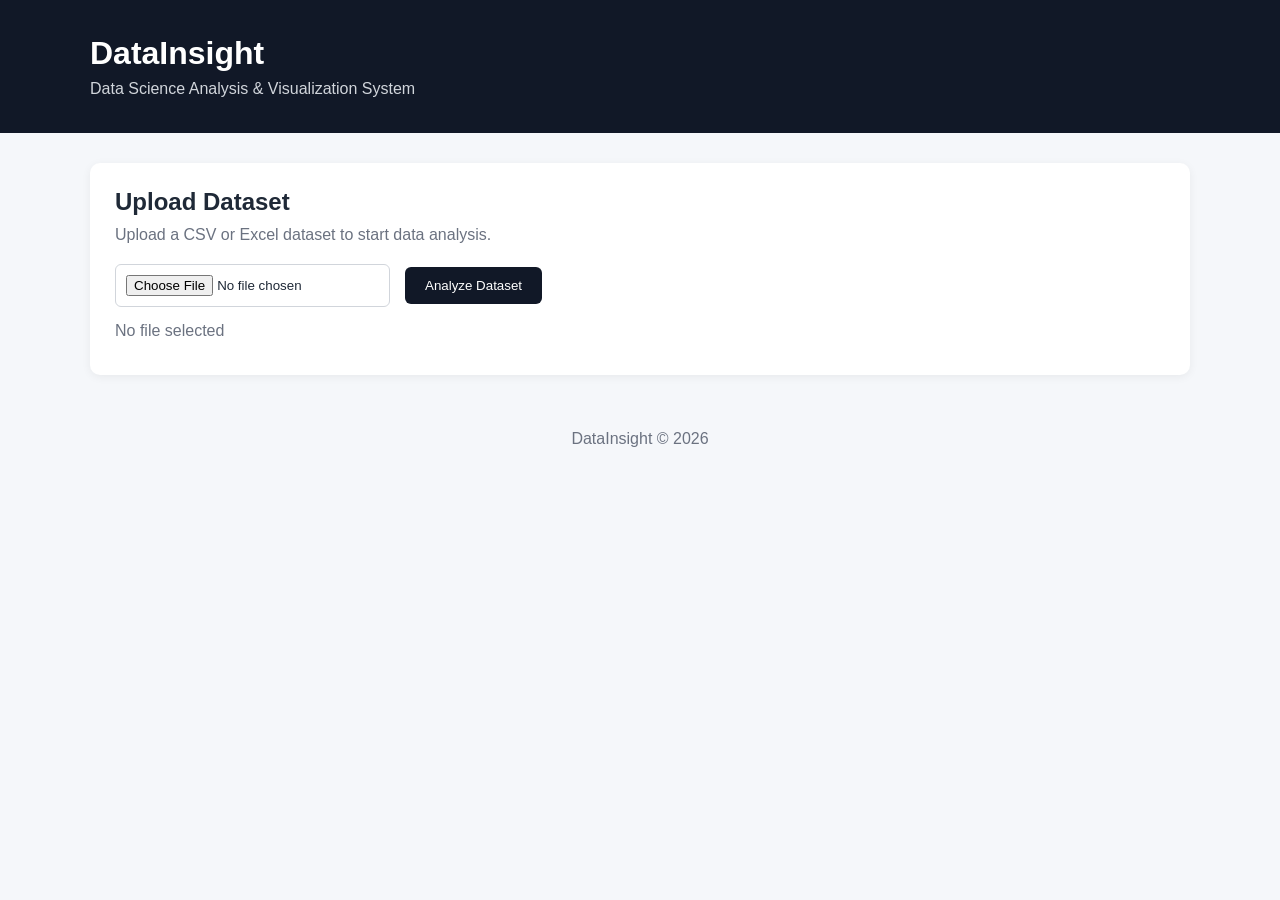
==== frontend/index.html @ 1f36a381 "Initial DataInsight project setup" ====
<!DOCTYPE html>
<html lang="en">

<head>
    <meta charset="UTF-8">
    <meta name="viewport" content="width=device-width, initial-scale=1.0">

    <title>DataInsight</title>

    <link rel="stylesheet" href="css/style.css">
</head>

<body>

    <header class="header">
        <div class="container">
            <h1>DataInsight</h1>
            <p>Data Science Analysis & Visualization System</p>
        </div>
    </header>


    <main class="container">

        <!-- Upload Section -->
        <section class="card upload-section">

            <h2>Upload Dataset</h2>

            <p class="description">
                Upload a CSV or Excel dataset to start data analysis.
            </p>

            <div class="upload-box">

                <input type="file" id="datasetFile" accept=".csv,.xlsx,.xls">

                <button id="analyzeBtn">
                    Analyze Dataset
                </button>

            </div>

            <p id="fileName" class="file-name">
                No file selected
            </p>

            <p id="statusMessage" class="status"></p>

        </section>


        <!-- Dataset Overview -->
        <section id="overviewSection" class="card hidden">

            <h2>Dataset Overview</h2>

            <div class="stats-grid">

                <div class="stat-card">
                    <span>Rows</span>
                    <strong id="rowsCount">0</strong>
                </div>

                <div class="stat-card">
                    <span>Columns</span>
                    <strong id="columnsCount">0</strong>
                </div>

                <div class="stat-card">
                    <span>Duplicate Rows</span>
                    <strong id="duplicateCount">0</strong>
                </div>

                <div class="stat-card">
                    <span>Missing Values</span>
                    <strong id="missingCount">0</strong>
                </div>

            </div>

        </section>


        <!-- Dataset Information -->
        <section id="infoSection" class="card hidden">

            <h2>Dataset Information</h2>

            <div class="table-wrapper">

                <table>

                    <thead>
                        <tr>
                            <th>Column</th>
                            <th>Data Type</th>
                            <th>Missing Values</th>
                        </tr>
                    </thead>

                    <tbody id="columnTableBody">
                    </tbody>

                </table>

            </div>

        </section>


        <!-- Dataset Preview -->
        <section id="previewSection" class="card hidden">

            <h2>Dataset Preview</h2>

            <div class="table-wrapper">

                <table id="previewTable">

                    <thead id="previewHead"></thead>

                    <tbody id="previewBody"></tbody>

                </table>

            </div>

        </section>

    </main>


    <footer>
        <p>DataInsight © 2026</p>
    </footer>


    <script src="js/app.js"></script>

</body>

</html>
---- frontend/css/style.css ----
* {
    margin: 0;
    padding: 0;
    box-sizing: border-box;
}


body {
    font-family: Arial, sans-serif;
    background: #f5f7fa;
    color: #1f2937;
}


.container {
    width: 90%;
    max-width: 1100px;
    margin: auto;
}


.header {
    background: #111827;
    color: white;
    padding: 35px 0;
    margin-bottom: 30px;
}


.header h1 {
    font-size: 32px;
    margin-bottom: 8px;
}


.header p {
    color: #d1d5db;
}


.card {
    background: white;
    padding: 25px;
    margin-bottom: 25px;
    border-radius: 10px;
    box-shadow: 0 2px 10px rgba(0, 0, 0, 0.06);
}


.card h2 {
    margin-bottom: 10px;
}


.description {
    color: #6b7280;
    margin-bottom: 20px;
}


.upload-box {
    display: flex;
    gap: 15px;
    align-items: center;
    flex-wrap: wrap;
}


input[type="file"] {
    padding: 10px;
    border: 1px solid #d1d5db;
    border-radius: 6px;
}


button {
    background: #111827;
    color: white;
    border: none;
    padding: 11px 20px;
    border-radius: 6px;
    cursor: pointer;
}


button:hover {
    background: #374151;
}


.file-name {
    margin-top: 15px;
    color: #6b7280;
}


.status {
    margin-top: 10px;
    font-weight: bold;
}


.stats-grid {
    display: grid;
    grid-template-columns: repeat(4, 1fr);
    gap: 15px;
    margin-top: 20px;
}


.stat-card {
    background: #f3f4f6;
    padding: 20px;
    border-radius: 8px;
}


.stat-card span {
    display: block;
    color: #6b7280;
    margin-bottom: 8px;
}


.stat-card strong {
    font-size: 28px;
}


.table-wrapper {
    overflow-x: auto;
    margin-top: 20px;
}


table {
    width: 100%;
    border-collapse: collapse;
}


th,
td {
    border: 1px solid #e5e7eb;
    padding: 12px;
    text-align: left;
}


th {
    background: #f3f4f6;
}


.hidden {
    display: none;
}


footer {
    text-align: center;
    padding: 30px;
    color: #6b7280;
}


@media (max-width: 700px) {

    .stats-grid {
        grid-template-columns: repeat(2, 1fr);
    }

    .upload-box {
        flex-direction: column;
        align-items: stretch;
    }

}


@media (max-width: 450px) {

    .stats-grid {
        grid-template-columns: 1fr;
    }

}
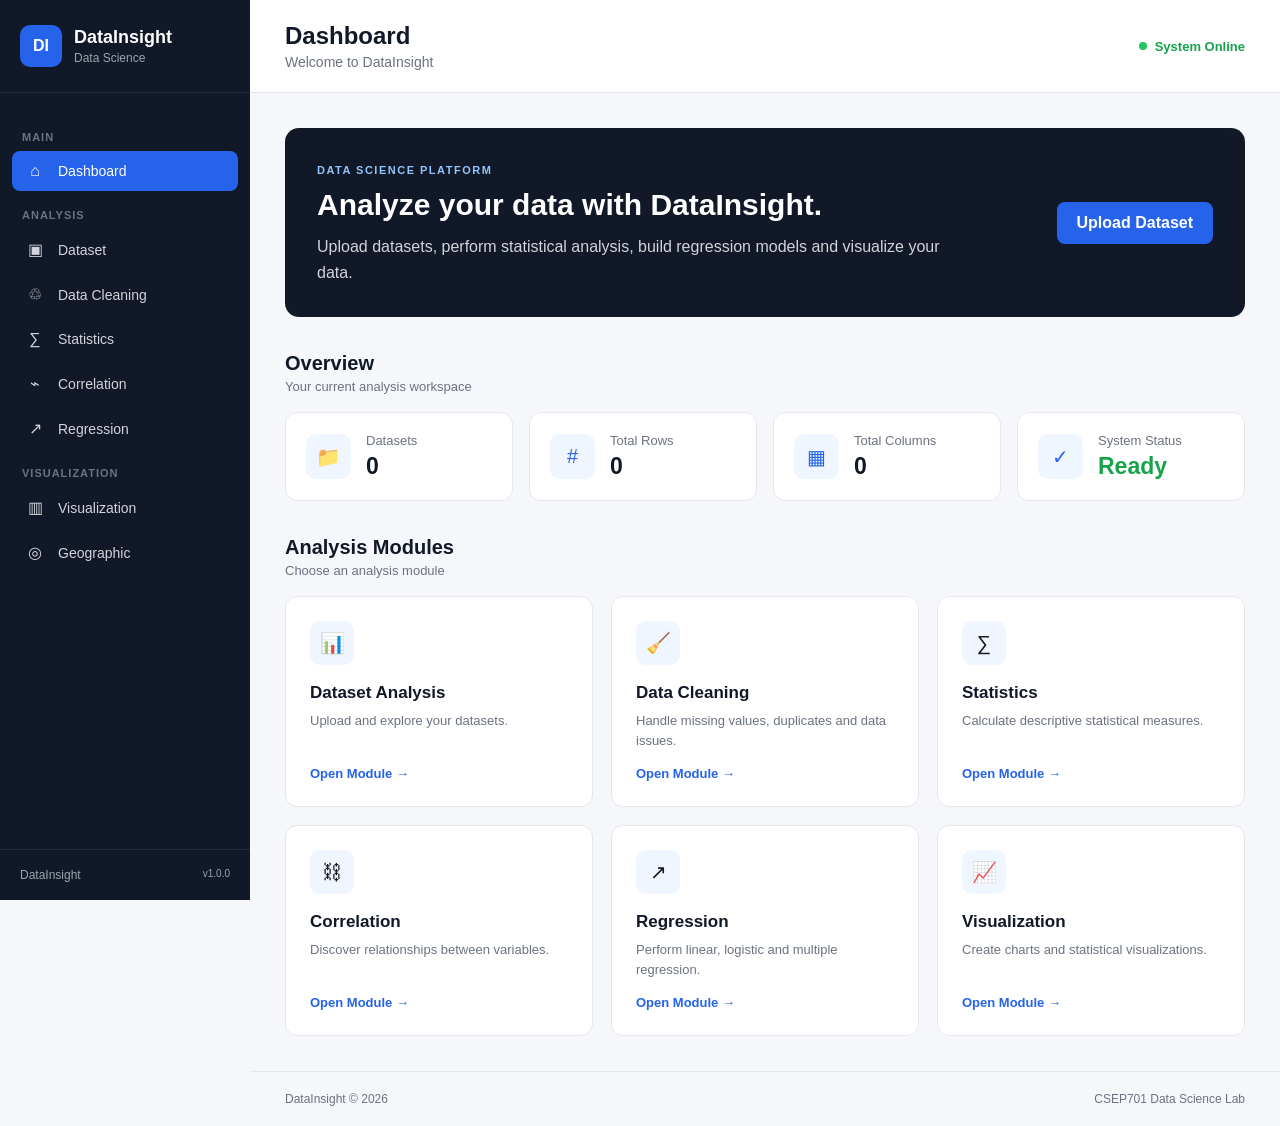
==== commit ba0069c9: "add responsive ui" ====
--- a/frontend/index.html
+++ b/frontend/index.html
@@ -5,138 +5,395 @@
     <meta charset="UTF-8">
     <meta name="viewport" content="width=device-width, initial-scale=1.0">
 
-    <title>DataInsight</title>
+    <title>DataInsight - Dashboard</title>
 
     <link rel="stylesheet" href="css/style.css">
+    <link rel="stylesheet" href="css/dashboard.css">
 </head>
 
 <body>
 
-    <header class="header">
-        <div class="container">
-            <h1>DataInsight</h1>
-            <p>Data Science Analysis & Visualization System</p>
-        </div>
-    </header>
-
-
-    <main class="container">
-
-        <!-- Upload Section -->
-        <section class="card upload-section">
-
-            <h2>Upload Dataset</h2>
-
-            <p class="description">
-                Upload a CSV or Excel dataset to start data analysis.
-            </p>
-
-            <div class="upload-box">
-
-                <input type="file" id="datasetFile" accept=".csv,.xlsx,.xls">
-
-                <button id="analyzeBtn">
-                    Analyze Dataset
-                </button>
-
+    <div class="app-layout">
+
+        <!-- Sidebar -->
+        <aside class="sidebar">
+
+            <div class="brand">
+                <div class="brand-icon">DI</div>
+
+                <div>
+                    <h2>DataInsight</h2>
+                    <span>Data Science</span>
+                </div>
             </div>
 
-            <p id="fileName" class="file-name">
-                No file selected
-            </p>
-
-            <p id="statusMessage" class="status"></p>
-
-        </section>
-
-
-        <!-- Dataset Overview -->
-        <section id="overviewSection" class="card hidden">
-
-            <h2>Dataset Overview</h2>
-
-            <div class="stats-grid">
-
-                <div class="stat-card">
-                    <span>Rows</span>
-                    <strong id="rowsCount">0</strong>
-                </div>
-
-                <div class="stat-card">
-                    <span>Columns</span>
-                    <strong id="columnsCount">0</strong>
-                </div>
-
-                <div class="stat-card">
-                    <span>Duplicate Rows</span>
-                    <strong id="duplicateCount">0</strong>
-                </div>
-
-                <div class="stat-card">
-                    <span>Missing Values</span>
-                    <strong id="missingCount">0</strong>
-                </div>
-
+
+            <nav class="sidebar-nav">
+
+                <p class="nav-title">MAIN</p>
+
+                <a href="index.html" class="nav-link active">
+                    <span>⌂</span>
+                    Dashboard
+                </a>
+
+
+                <p class="nav-title">ANALYSIS</p>
+
+                <a href="pages/dataset.html" class="nav-link">
+                    <span>▣</span>
+                    Dataset
+                </a>
+
+                <a href="pages/cleaning.html" class="nav-link">
+                    <span>♲</span>
+                    Data Cleaning
+                </a>
+
+                <a href="pages/statistics.html" class="nav-link">
+                    <span>∑</span>
+                    Statistics
+                </a>
+
+                <a href="pages/correlation.html" class="nav-link">
+                    <span>⌁</span>
+                    Correlation
+                </a>
+
+                <a href="pages/regression.html" class="nav-link">
+                    <span>↗</span>
+                    Regression
+                </a>
+
+                <p class="nav-title">VISUALIZATION</p>
+
+                <a href="pages/visualization.html" class="nav-link">
+                    <span>▥</span>
+                    Visualization
+                </a>
+
+                <a href="pages/geographic.html" class="nav-link">
+                    <span>◎</span>
+                    Geographic
+                </a>
+
+            </nav>
+
+
+            <div class="sidebar-footer">
+                <span>DataInsight</span>
+                <small>v1.0.0</small>
             </div>
 
-        </section>
-
-
-        <!-- Dataset Information -->
-        <section id="infoSection" class="card hidden">
-
-            <h2>Dataset Information</h2>
-
-            <div class="table-wrapper">
-
-                <table>
-
-                    <thead>
-                        <tr>
-                            <th>Column</th>
-                            <th>Data Type</th>
-                            <th>Missing Values</th>
-                        </tr>
-                    </thead>
-
-                    <tbody id="columnTableBody">
-                    </tbody>
-
-                </table>
-
-            </div>
-
-        </section>
-
-
-        <!-- Dataset Preview -->
-        <section id="previewSection" class="card hidden">
-
-            <h2>Dataset Preview</h2>
-
-            <div class="table-wrapper">
-
-                <table id="previewTable">
-
-                    <thead id="previewHead"></thead>
-
-                    <tbody id="previewBody"></tbody>
-
-                </table>
-
-            </div>
-
-        </section>
-
-    </main>
-
-
-    <footer>
-        <p>DataInsight © 2026</p>
-    </footer>
+        </aside>
+
+
+        <!-- Main Content -->
+        <main class="main-content">
+
+            <!-- Header -->
+            <header class="top-header">
+
+                <div>
+                    <h1>Dashboard</h1>
+
+                    <p>
+                        Welcome to DataInsight
+                    </p>
+                </div>
+
+
+                <div class="header-status">
+
+                    <span class="status-dot"></span>
+
+                    System Online
+
+                </div>
+
+            </header>
+
+
+            <!-- Content -->
+            <section class="dashboard-content">
+
+                <!-- Welcome -->
+                <div class="welcome-card">
+
+                    <div>
+
+                        <span class="welcome-label">
+                            DATA SCIENCE PLATFORM
+                        </span>
+
+                        <h2>
+                            Analyze your data
+                            with DataInsight.
+                        </h2>
+
+                        <p>
+                            Upload datasets, perform statistical
+                            analysis, build regression models and
+                            visualize your data.
+                        </p>
+
+                    </div>
+
+
+                    <a href="pages/dataset.html" class="primary-button">
+                        Upload Dataset
+                    </a>
+
+                </div>
+
+
+                <!-- Statistics Cards -->
+                <div class="section-header">
+
+                    <div>
+                        <h2>Overview</h2>
+
+                        <p>
+                            Your current analysis workspace
+                        </p>
+                    </div>
+
+                </div>
+
+
+                <div class="overview-grid">
+
+                    <div class="overview-card">
+
+                        <div class="card-icon">
+                            📁
+                        </div>
+
+                        <div>
+                            <span>Datasets</span>
+                            <strong id="datasetCount">0</strong>
+                        </div>
+
+                    </div>
+
+
+                    <div class="overview-card">
+
+                        <div class="card-icon">
+                            #
+                        </div>
+
+                        <div>
+                            <span>Total Rows</span>
+                            <strong id="rowCount">0</strong>
+                        </div>
+
+                    </div>
+
+
+                    <div class="overview-card">
+
+                        <div class="card-icon">
+                            ▦
+                        </div>
+
+                        <div>
+                            <span>Total Columns</span>
+                            <strong id="columnCount">0</strong>
+                        </div>
+
+                    </div>
+
+
+                    <div class="overview-card">
+
+                        <div class="card-icon">
+                            ✓
+                        </div>
+
+                        <div>
+                            <span>System Status</span>
+                            <strong class="online-text">
+                                Ready
+                            </strong>
+                        </div>
+
+                    </div>
+
+                </div>
+
+
+                <!-- Modules -->
+                <div class="section-header module-heading">
+
+                    <div>
+                        <h2>Analysis Modules</h2>
+
+                        <p>
+                            Choose an analysis module
+                        </p>
+                    </div>
+
+                </div>
+
+
+                <div class="module-grid">
+
+                    <a href="pages/dataset.html" class="module-card">
+
+                        <div class="module-icon">
+                            📊
+                        </div>
+
+                        <h3>
+                            Dataset Analysis
+                        </h3>
+
+                        <p>
+                            Upload and explore your
+                            datasets.
+                        </p>
+
+                        <span>
+                            Open Module →
+                        </span>
+
+                    </a>
+
+
+                    <a href="pages/cleaning.html" class="module-card">
+
+                        <div class="module-icon">
+                            🧹
+                        </div>
+
+                        <h3>
+                            Data Cleaning
+                        </h3>
+
+                        <p>
+                            Handle missing values,
+                            duplicates and data issues.
+                        </p>
+
+                        <span>
+                            Open Module →
+                        </span>
+
+                    </a>
+
+
+                    <a href="pages/statistics.html" class="module-card">
+
+                        <div class="module-icon">
+                            ∑
+                        </div>
+
+                        <h3>
+                            Statistics
+                        </h3>
+
+                        <p>
+                            Calculate descriptive
+                            statistical measures.
+                        </p>
+
+                        <span>
+                            Open Module →
+                        </span>
+
+                    </a>
+
+
+                    <a href="pages/correlation.html" class="module-card">
+
+                        <div class="module-icon">
+                            ⛓
+                        </div>
+
+                        <h3>
+                            Correlation
+                        </h3>
+
+                        <p>
+                            Discover relationships
+                            between variables.
+                        </p>
+
+                        <span>
+                            Open Module →
+                        </span>
+
+                    </a>
+
+
+                    <a href="pages/regression.html" class="module-card">
+
+                        <div class="module-icon">
+                            ↗
+                        </div>
+
+                        <h3>
+                            Regression
+                        </h3>
+
+                        <p>
+                            Perform linear, logistic
+                            and multiple regression.
+                        </p>
+
+                        <span>
+                            Open Module →
+                        </span>
+
+                    </a>
+
+
+                    <a href="pages/visualization.html" class="module-card">
+
+                        <div class="module-icon">
+                            📈
+                        </div>
+
+                        <h3>
+                            Visualization
+                        </h3>
+
+                        <p>
+                            Create charts and
+                            statistical visualizations.
+                        </p>
+
+                        <span>
+                            Open Module →
+                        </span>
+
+                    </a>
+
+                </div>
+
+            </section>
+
+
+            <footer class="footer">
+
+                <span>
+                    DataInsight © 2026
+                </span>
+
+                <span>
+                    CSEP701 Data Science Lab
+                </span>
+
+            </footer>
+
+        </main>
+
+    </div>
 
 
     <script src="js/app.js"></script>
+    <script src="js/dashboard.js"></script>
 
 </body>
 
--- a/frontend/css/style.css
+++ b/frontend/css/style.css
@@ -5,183 +5,325 @@
 }
 
 
+:root {
+    --bg: #f5f7fb;
+    --surface: #ffffff;
+    --border: #e5e7eb;
+
+    --text: #111827;
+    --muted: #6b7280;
+
+    --primary: #2563eb;
+    --primary-dark: #1d4ed8;
+
+    --sidebar: #111827;
+
+    --radius: 12px;
+}
+
+
 body {
-    font-family: Arial, sans-serif;
-    background: #f5f7fa;
-    color: #1f2937;
-}
-
-
-.container {
-    width: 90%;
-    max-width: 1100px;
-    margin: auto;
-}
-
-
-.header {
-    background: #111827;
+    font-family:
+        Inter,
+        Arial,
+        Helvetica,
+        sans-serif;
+
+    background: var(--bg);
+
+    color: var(--text);
+}
+
+
+a {
+    text-decoration: none;
+    color: inherit;
+}
+
+
+button,
+input,
+select {
+    font: inherit;
+}
+
+
+.app-layout {
+    display: flex;
+
+    min-height: 100vh;
+}
+
+
+/* Sidebar */
+
+.sidebar {
+    width: 250px;
+
+    min-height: 100vh;
+
+    background: var(--sidebar);
+
     color: white;
-    padding: 35px 0;
-    margin-bottom: 30px;
-}
-
-
-.header h1 {
-    font-size: 32px;
-    margin-bottom: 8px;
-}
-
-
-.header p {
+
+    position: fixed;
+
+    left: 0;
+    top: 0;
+    bottom: 0;
+
+    display: flex;
+
+    flex-direction: column;
+}
+
+
+.brand {
+    display: flex;
+
+    align-items: center;
+
+    gap: 12px;
+
+    padding: 25px 20px;
+
+    border-bottom:
+        1px solid rgba(255, 255, 255, 0.08);
+}
+
+
+.brand-icon {
+    width: 42px;
+    height: 42px;
+
+    border-radius: 10px;
+
+    background: var(--primary);
+
+    display: flex;
+
+    align-items: center;
+    justify-content: center;
+
+    font-weight: 700;
+}
+
+
+.brand h2 {
+    font-size: 18px;
+}
+
+
+.brand span {
+    color: #9ca3af;
+
+    font-size: 12px;
+}
+
+
+.sidebar-nav {
+    padding: 20px 12px;
+
+    flex: 1;
+}
+
+
+.nav-title {
+    color: #6b7280;
+
+    font-size: 11px;
+
+    font-weight: 700;
+
+    margin:
+        18px 10px 8px;
+
+    letter-spacing: 1px;
+}
+
+
+.nav-link {
+    display: flex;
+
+    align-items: center;
+
+    gap: 12px;
+
+    padding: 11px 12px;
+
+    margin-bottom: 4px;
+
+    border-radius: 8px;
+
     color: #d1d5db;
-}
-
-
-.card {
-    background: white;
-    padding: 25px;
-    margin-bottom: 25px;
-    border-radius: 10px;
-    box-shadow: 0 2px 10px rgba(0, 0, 0, 0.06);
-}
-
-
-.card h2 {
-    margin-bottom: 10px;
-}
-
-
-.description {
-    color: #6b7280;
-    margin-bottom: 20px;
-}
-
-
-.upload-box {
-    display: flex;
-    gap: 15px;
-    align-items: center;
-    flex-wrap: wrap;
-}
-
-
-input[type="file"] {
-    padding: 10px;
-    border: 1px solid #d1d5db;
-    border-radius: 6px;
-}
-
-
-button {
-    background: #111827;
+
+    font-size: 14px;
+
+    transition: 0.2s;
+}
+
+
+.nav-link span {
+    width: 22px;
+
+    text-align: center;
+
+    font-size: 16px;
+}
+
+
+.nav-link:hover {
+    background: #1f2937;
+
     color: white;
-    border: none;
-    padding: 11px 20px;
-    border-radius: 6px;
-    cursor: pointer;
-}
-
-
-button:hover {
-    background: #374151;
-}
-
-
-.file-name {
-    margin-top: 15px;
-    color: #6b7280;
-}
-
-
-.status {
-    margin-top: 10px;
-    font-weight: bold;
-}
-
-
-.stats-grid {
-    display: grid;
-    grid-template-columns: repeat(4, 1fr);
-    gap: 15px;
-    margin-top: 20px;
-}
-
-
-.stat-card {
-    background: #f3f4f6;
-    padding: 20px;
-    border-radius: 8px;
-}
-
-
-.stat-card span {
-    display: block;
-    color: #6b7280;
-    margin-bottom: 8px;
-}
-
-
-.stat-card strong {
-    font-size: 28px;
-}
-
-
-.table-wrapper {
-    overflow-x: auto;
-    margin-top: 20px;
-}
-
-
-table {
-    width: 100%;
-    border-collapse: collapse;
-}
-
-
-th,
-td {
-    border: 1px solid #e5e7eb;
-    padding: 12px;
-    text-align: left;
-}
-
-
-th {
-    background: #f3f4f6;
-}
-
-
-.hidden {
-    display: none;
-}
-
-
-footer {
-    text-align: center;
-    padding: 30px;
-    color: #6b7280;
-}
-
-
-@media (max-width: 700px) {
-
-    .stats-grid {
-        grid-template-columns: repeat(2, 1fr);
-    }
-
-    .upload-box {
-        flex-direction: column;
-        align-items: stretch;
-    }
-
-}
-
-
-@media (max-width: 450px) {
-
-    .stats-grid {
-        grid-template-columns: 1fr;
+}
+
+
+.nav-link.active {
+    background: var(--primary);
+
+    color: white;
+}
+
+
+.sidebar-footer {
+    padding: 18px 20px;
+
+    border-top:
+        1px solid rgba(255, 255, 255, 0.08);
+
+    display: flex;
+
+    justify-content: space-between;
+
+    color: #9ca3af;
+
+    font-size: 12px;
+}
+
+
+/* Main */
+
+.main-content {
+    margin-left: 250px;
+
+    width: calc(100% - 250px);
+
+    min-height: 100vh;
+}
+
+
+/* Header */
+
+.top-header {
+    background: var(--surface);
+
+    border-bottom:
+        1px solid var(--border);
+
+    padding:
+        22px 35px;
+
+    display: flex;
+
+    align-items: center;
+
+    justify-content: space-between;
+}
+
+
+.top-header h1 {
+    font-size: 24px;
+
+    margin-bottom: 4px;
+}
+
+
+.top-header p {
+    color: var(--muted);
+
+    font-size: 14px;
+}
+
+
+.header-status {
+    display: flex;
+
+    align-items: center;
+
+    gap: 8px;
+
+    color: #16a34a;
+
+    font-size: 13px;
+
+    font-weight: 600;
+}
+
+
+.status-dot {
+    width: 8px;
+    height: 8px;
+
+    border-radius: 50%;
+
+    background: #22c55e;
+}
+
+
+/* Mobile */
+
+@media (max-width: 800px) {
+
+    .sidebar {
+        width: 70px;
+    }
+
+    .brand {
+        justify-content: center;
+
+        padding: 18px 10px;
+    }
+
+    .brand>div:last-child {
+        display: none;
+    }
+
+    .nav-title,
+    .nav-link {
+        font-size: 0;
+    }
+
+    .nav-link {
+        justify-content: center;
+    }
+
+    .nav-link span {
+        font-size: 18px;
+    }
+
+    .sidebar-footer {
+        display: none;
+    }
+
+    .main-content {
+        margin-left: 70px;
+
+        width:
+            calc(100% - 70px);
+    }
+
+}
+
+
+@media (max-width: 500px) {
+
+    .top-header {
+        padding: 18px;
+    }
+
+    .header-status {
+        display: none;
     }
 
 }
--- a/frontend/css/dashboard.css
+++ b/frontend/css/dashboard.css
@@ -0,0 +1,335 @@
+.dashboard-content {
+    padding: 35px;
+}
+
+
+/* Welcome */
+
+.welcome-card {
+    background: #111827;
+
+    color: white;
+
+    border-radius: 14px;
+
+    padding: 32px;
+
+    display: flex;
+
+    align-items: center;
+
+    justify-content: space-between;
+
+    gap: 30px;
+
+    margin-bottom: 35px;
+}
+
+
+.welcome-label {
+    color: #93c5fd;
+
+    font-size: 11px;
+
+    font-weight: 700;
+
+    letter-spacing: 1.5px;
+}
+
+
+.welcome-card h2 {
+    font-size: 30px;
+
+    max-width: 600px;
+
+    margin:
+        10px 0 12px;
+}
+
+
+.welcome-card p {
+    color: #d1d5db;
+
+    max-width: 650px;
+
+    line-height: 1.6;
+}
+
+
+.primary-button {
+    background: var(--primary);
+
+    color: white;
+
+    padding:
+        12px 20px;
+
+    border-radius: 8px;
+
+    font-weight: 600;
+
+    white-space: nowrap;
+
+    transition: 0.2s;
+}
+
+
+.primary-button:hover {
+    background:
+        var(--primary-dark);
+}
+
+
+/* Section */
+
+.section-header {
+    margin-bottom: 18px;
+}
+
+
+.section-header h2 {
+    font-size: 20px;
+}
+
+
+.section-header p {
+    color: var(--muted);
+
+    font-size: 13px;
+
+    margin-top: 4px;
+}
+
+
+/* Overview */
+
+.overview-grid {
+    display: grid;
+
+    grid-template-columns:
+        repeat(4, 1fr);
+
+    gap: 16px;
+
+    margin-bottom: 35px;
+}
+
+
+.overview-card {
+    background: white;
+
+    border:
+        1px solid var(--border);
+
+    border-radius: 12px;
+
+    padding: 20px;
+
+    display: flex;
+
+    align-items: center;
+
+    gap: 15px;
+}
+
+
+.card-icon {
+    width: 45px;
+    height: 45px;
+
+    border-radius: 10px;
+
+    background: #eff6ff;
+
+    color: var(--primary);
+
+    display: flex;
+
+    align-items: center;
+    justify-content: center;
+
+    font-size: 20px;
+}
+
+
+.overview-card span {
+    display: block;
+
+    color: var(--muted);
+
+    font-size: 13px;
+
+    margin-bottom: 5px;
+}
+
+
+.overview-card strong {
+    font-size: 23px;
+}
+
+
+.online-text {
+    color: #16a34a;
+}
+
+
+/* Modules */
+
+.module-heading {
+    margin-top: 10px;
+}
+
+
+.module-grid {
+    display: grid;
+
+    grid-template-columns:
+        repeat(3, 1fr);
+
+    gap: 18px;
+}
+
+
+.module-card {
+    background: white;
+
+    border:
+        1px solid var(--border);
+
+    border-radius: 12px;
+
+    padding: 24px;
+
+    transition:
+        transform 0.2s,
+        box-shadow 0.2s;
+}
+
+
+.module-card:hover {
+    transform: translateY(-3px);
+
+    box-shadow:
+        0 10px 25px rgba(0, 0, 0, 0.07);
+}
+
+
+.module-icon {
+    width: 44px;
+    height: 44px;
+
+    border-radius: 10px;
+
+    background: #eff6ff;
+
+    display: flex;
+
+    align-items: center;
+    justify-content: center;
+
+    margin-bottom: 18px;
+
+    font-size: 20px;
+}
+
+
+.module-card h3 {
+    font-size: 17px;
+
+    margin-bottom: 8px;
+}
+
+
+.module-card p {
+    color: var(--muted);
+
+    font-size: 13px;
+
+    line-height: 1.5;
+
+    min-height: 40px;
+}
+
+
+.module-card span {
+    display: inline-block;
+
+    margin-top: 15px;
+
+    color: var(--primary);
+
+    font-size: 13px;
+
+    font-weight: 600;
+}
+
+
+/* Footer */
+
+.footer {
+    border-top:
+        1px solid var(--border);
+
+    padding:
+        20px 35px;
+
+    color: var(--muted);
+
+    font-size: 12px;
+
+    display: flex;
+
+    justify-content: space-between;
+}
+
+
+@media (max-width: 1000px) {
+
+    .overview-grid {
+        grid-template-columns:
+            repeat(2, 1fr);
+    }
+
+    .module-grid {
+        grid-template-columns:
+            repeat(2, 1fr);
+    }
+
+}
+
+
+@media (max-width: 650px) {
+
+    .dashboard-content {
+        padding: 20px;
+    }
+
+    .welcome-card {
+        flex-direction: column;
+
+        align-items: flex-start;
+
+        padding: 24px;
+    }
+
+    .welcome-card h2 {
+        font-size: 24px;
+    }
+
+    .overview-grid {
+        grid-template-columns: 1fr;
+    }
+
+    .module-grid {
+        grid-template-columns: 1fr;
+    }
+
+    .footer {
+        padding: 20px;
+
+        flex-direction: column;
+
+        gap: 8px;
+    }
+
+}
